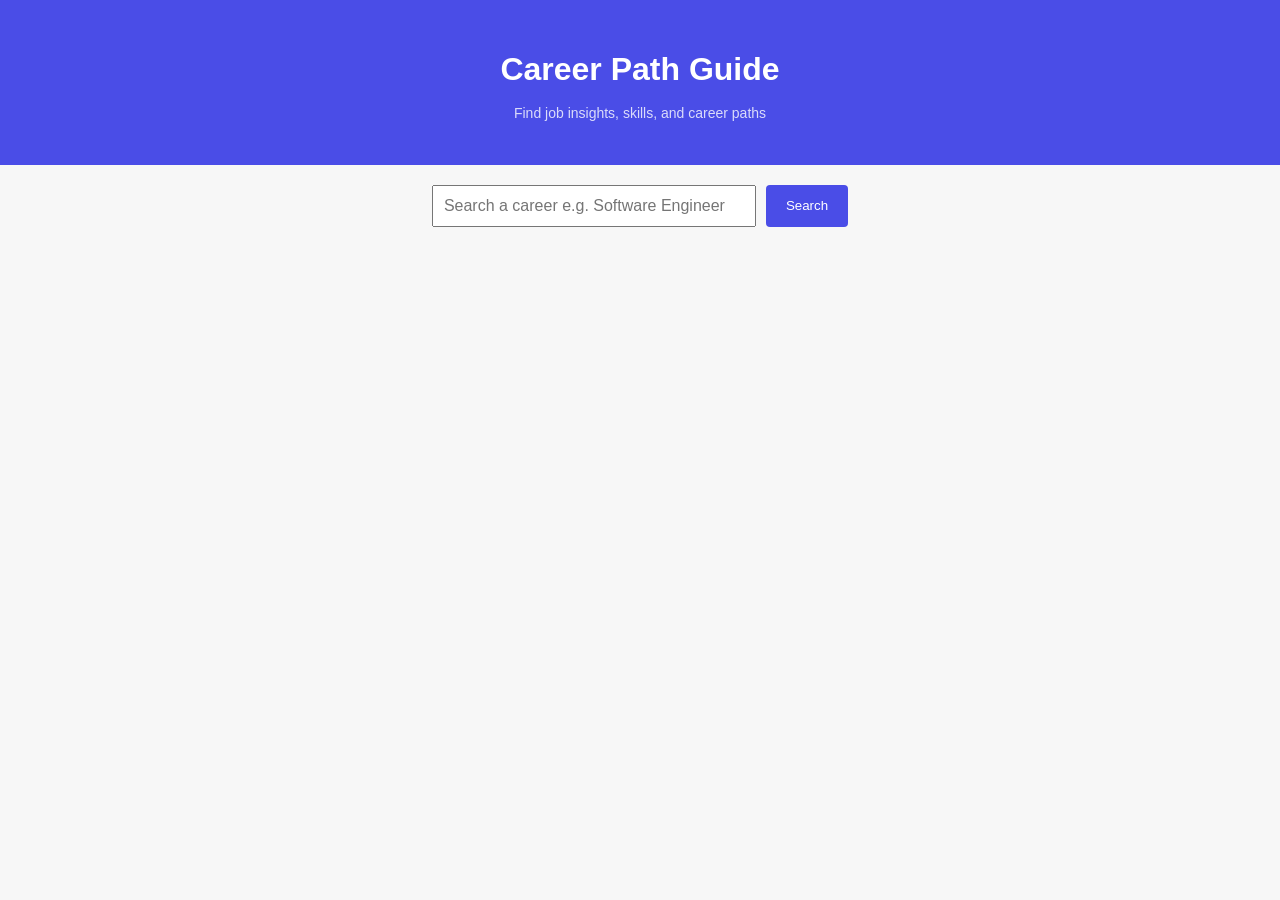
==== index.html @ 9dad2932 "json careers" ====
<!DOCTYPE html>
<html lang="en">
<head>
    <meta charset="UTF-8" />
    <meta name="viewport" content="width=device-width, initial-scale=1.0" />
    <title>Career Path Guide</title>
    <link rel="stylesheet" href="style.css" />
</head>
<body>

    <header>
        <h1>Career Path Guide</h1>
        <p class="subtitle">Find job insights, skills, and career paths</p>
    </header>

    <section id="search-section">
        <input id="searchInput" type="text" placeholder="Search a career e.g. Software Engineer" />
        <button id="searchBtn">Search</button>
    </section>

    <section id="results-section">
        <!-- Results will appear here -->
    </section>

    <script src="script.js"></script>
</body>
</html>
---- style.css ----
body {
    font-family: Arial, sans-serif;
    background: #f7f7f7;
    margin: 0;
    padding: 0;
}

header {
    text-align: center;
    padding: 30px 20px;
    background: #4A4DE7;
    color: white;
}

.subtitle {
    font-size: 14px;
    margin-top: -5px;
    opacity: 0.8;
}

#search-section {
    display: flex;
    justify-content: center;
    margin: 20px 0;
    gap: 10px;
}

#search-section input {
    width: 300px;
    padding: 10px;
    font-size: 16px;
}

#search-section button {
    padding: 10px 20px;
    background: #4A4DE7;
    color: white;
    border: none;
    cursor: pointer;
    border-radius: 4px;
}

#results-section {
    max-width: 700px;
    margin: 20px auto;
    padding: 0 20px;
}

.result-card {
    background: white;
    padding: 15px;
    margin-bottom: 15px;
    border-radius: 6px;
    box-shadow: 0 2px 5px rgba(0,0,0,0.1);
}
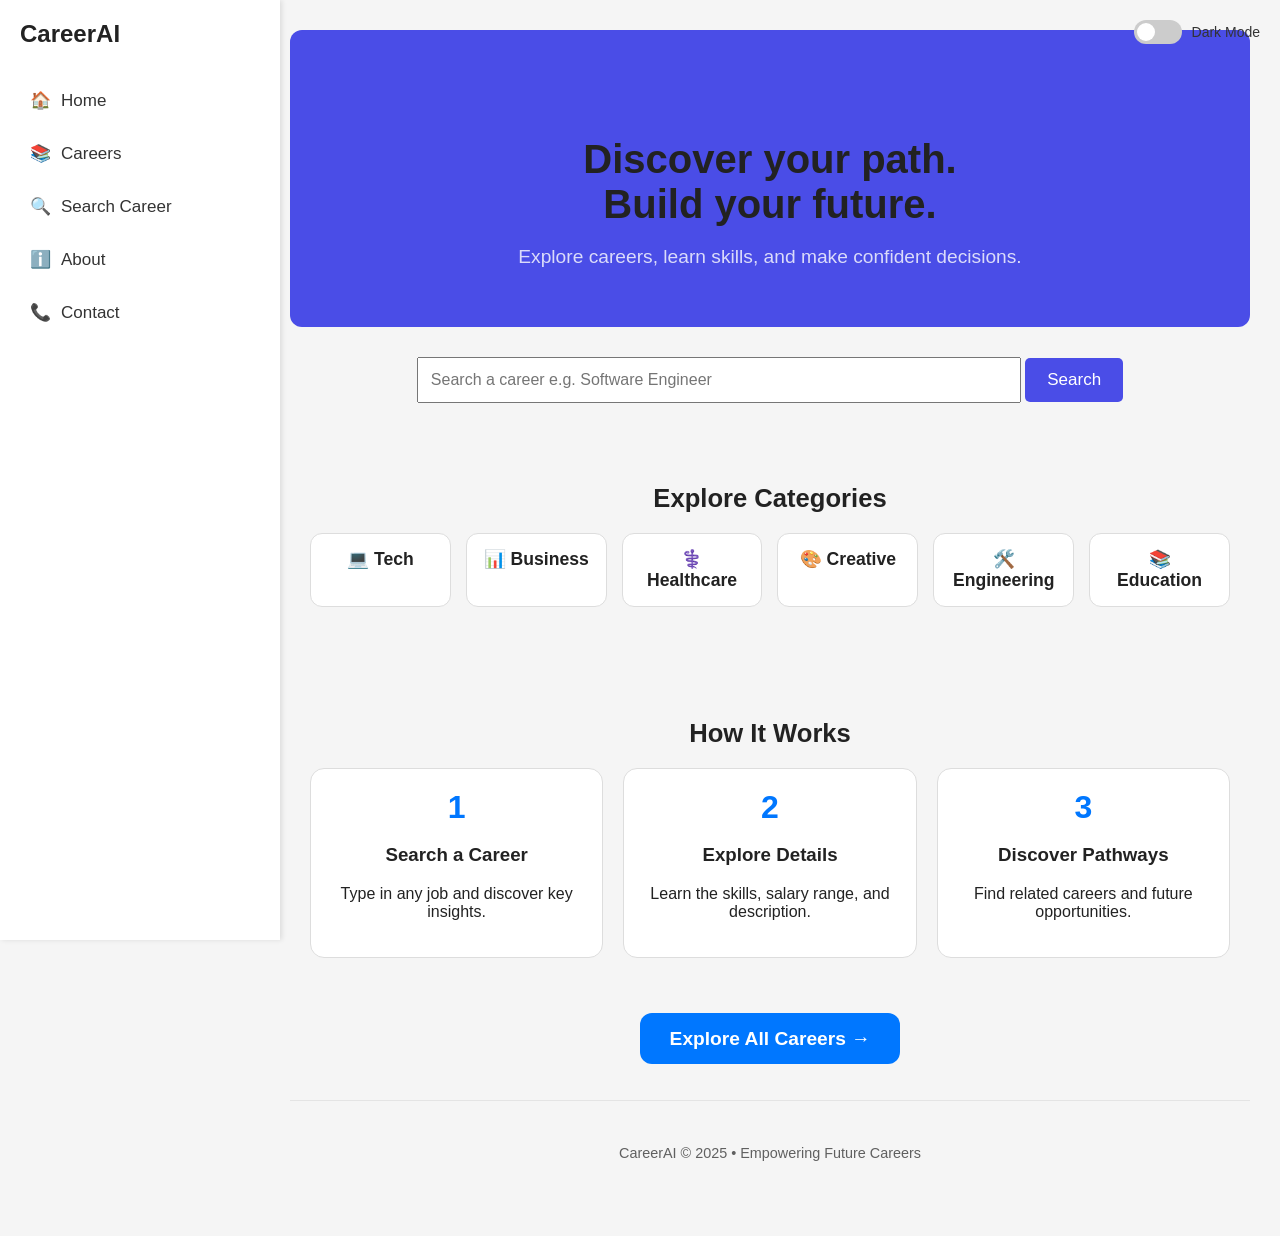
==== commit 3c6fadce: "conten" ====
--- a/index.html
+++ b/index.html
@@ -1,27 +1,105 @@
 <!DOCTYPE html>
 <html lang="en">
 <head>
-    <meta charset="UTF-8" />
-    <meta name="viewport" content="width=device-width, initial-scale=1.0" />
+    <meta charset="UTF-8">
+    <meta name="viewport" content="width=device-width, initial-scale=1.0">
     <title>Career Path Guide</title>
-    <link rel="stylesheet" href="style.css" />
+    <link rel="stylesheet" href="css/style.css">
 </head>
 <body>
 
-    <header>
-        <h1>Career Path Guide</h1>
-        <p class="subtitle">Find job insights, skills, and career paths</p>
-    </header>
+    <!-- Top Right Dark Mode Button -->
+    <div class="theme-toggle-container">
+        <label class="switch">
+            <input type="checkbox" id="themeSwitch">
+            <span class="slider"></span>
+        </label>
+        <span class="theme-label">Dark Mode</span>
+    </div>
 
-    <section id="search-section">
-        <input id="searchInput" type="text" placeholder="Search a career e.g. Software Engineer" />
-        <button id="searchBtn">Search</button>
-    </section>
+    <!-- Sidebar -->
+    <div id="sidebar">
+        <h2 class="logo">CareerAI</h2>
 
-    <section id="results-section">
-        <!-- Results will appear here -->
-    </section>
+        <nav>
+            <a href="index.html"><span>🏠</span> Home</a>
+            <a href="pages/careers.html"><span>📚</span> Careers</a>
+            <a href="pages/career.html"><span>🔍</span> Search Career</a>
+            <a href="pages/about.html"><span>ℹ️</span> About</a>
+            <a href="pages/contact.html"><span>📞</span> Contact</a>
+        </nav>
+    </div>
 
-    <script src="script.js"></script>
+    <!-- Main Content -->
+    <div id="content">
+
+        <!-- HERO SECTION -->
+        <header class="main-header hero">
+            <h1>Discover your path.<br>Build your future.</h1>
+            <p class="subtitle">Explore careers, learn skills, and make confident decisions.</p>
+        </header>
+
+        <!-- Main Search Bar -->
+        <section id="search-section">
+            <input id="searchInput" type="text" placeholder="Search a career e.g. Software Engineer">
+            <button id="searchBtn">Search</button>
+        </section>
+
+        <!-- QUICK CATEGORIES -->
+        <section class="quick-categories">
+            <h2 class="section-title">Explore Categories</h2>
+            <div class="category-container">
+                <a class="category-card" href="pages/careers.html">💻 Tech</a>
+                <a class="category-card" href="pages/careers.html">📊 Business</a>
+                <a class="category-card" href="pages/careers.html">⚕️ Healthcare</a>
+                <a class="category-card" href="pages/careers.html">🎨 Creative</a>
+                <a class="category-card" href="pages/careers.html">🛠️ Engineering</a>
+                <a class="category-card" href="pages/careers.html">📚 Education</a>
+            </div>
+        </section>
+
+        <!-- HOW IT WORKS -->
+        <section class="how-it-works">
+            <h2 class="section-title">How It Works</h2>
+            <div class="steps">
+                <div class="step-card">
+                    <span class="step-number">1</span>
+                    <h3>Search a Career</h3>
+                    <p>Type in any job and discover key insights.</p>
+                </div>
+
+                <div class="step-card">
+                    <span class="step-number">2</span>
+                    <h3>Explore Details</h3>
+                    <p>Learn the skills, salary range, and description.</p>
+                </div>
+
+                <div class="step-card">
+                    <span class="step-number">3</span>
+                    <h3>Discover Pathways</h3>
+                    <p>Find related careers and future opportunities.</p>
+                </div>
+            </div>
+        </section>
+
+        <!-- CALL TO ACTION -->
+        <section class="cta-section">
+            <a href="pages/careers.html" class="cta-btn">Explore All Careers →</a>
+        </section>
+
+        <!-- Results Section (for search) -->
+        <section id="results-section"></section>
+
+        <!-- FOOTER -->
+        <footer class="footer">
+            <p>CareerAI © 2025 • Empowering Future Careers</p>
+        </footer>
+
+    </div>
+
+    <!-- Scripts -->
+    <script src="js/sidebar.js"></script>
+    <script src="js/script.js"></script>
+
 </body>
 </html>
--- a/css/style.css
+++ b/css/style.css
@@ -0,0 +1,374 @@
+/* ——— GLOBAL STYLE (LIGHT MODE DEFAULT) ——— */
+body {
+    margin: 0;
+    background: #f5f5f5;
+    color: #222;
+    font-family: Arial, sans-serif;
+    transition: background 0.3s, color 0.3s;
+}
+
+/* Dark Mode */
+body.dark {
+    background: #121212;
+    color: #e5e5e5;
+}
+
+/* ——— SIDEBAR ——— */
+#sidebar {
+    width: 240px;
+    background: #ffffff;
+    height: 100vh;
+    padding: 20px;
+    position: fixed;
+    left: 0;
+    top: 0;
+    box-shadow: 2px 0 5px rgba(0,0,0,0.1);
+    display: flex;
+    flex-direction: column;
+}
+
+#sidebar .logo {
+    margin: 0 0 30px 0;
+    font-size: 24px;
+    font-weight: bold;
+}
+
+#sidebar nav a {
+    display: flex;
+    align-items: center;
+    padding: 12px 10px;
+    font-size: 17px;
+    text-decoration: none;
+    color: #333;
+    border-radius: 6px;
+    margin-bottom: 8px;
+    transition: 0.2s;
+}
+
+#sidebar nav a span {
+    margin-right: 10px;
+}
+
+#sidebar nav a:hover {
+    background: #f0f0f0;
+}
+
+/* Dark mode - sidebar */
+body.dark #sidebar {
+    background: #1e1e1e;
+    border-right: 1px solid #333;
+}
+
+body.dark #sidebar nav a {
+    color: #ddd;
+}
+
+body.dark #sidebar nav a:hover {
+    background: #333;
+}
+
+/* ——— MAIN CONTENT ——— */
+#content {
+    margin-left: 260px;
+    padding: 30px;
+    width: calc(100% - 260px);
+    box-sizing: border-box;
+}
+
+/* ——— HEADER (Blue in light mode, grey in dark mode) ——— */
+.main-header {
+    background: #4A4DE7;
+    color: white;
+    text-align: center;
+    padding: 40px 20px;
+    border-radius: 12px;
+    margin-bottom: 25px;
+    width: 100%;
+    box-sizing: border-box;
+}
+
+.main-header .subtitle {
+    opacity: 0.9;
+}
+
+/* Dark mode header (grey) */
+body.dark .main-header {
+    background: #3a3a3a;
+}
+
+/* ——— SEARCH SECTION ——— */
+#search-section {
+    text-align: center;
+    margin: 30px 0;
+}
+
+#searchInput {
+    width: 60%;
+    padding: 12px;
+    font-size: 16px;
+}
+
+#searchBtn {
+    padding: 12px 22px;
+    font-size: 17px;
+    cursor: pointer;
+    background: #4A4DE7;
+    color: white;
+    border: none;
+    border-radius: 5px;
+}
+
+/* Dark mode search */
+body.dark #searchInput {
+    background: #222;
+    color: white;
+    border: 1px solid #555;
+}
+
+body.dark #searchBtn {
+    background: #555;
+    border: 1px solid #666;
+}
+
+/* ——— RESULTS SECTION ——— */
+#results-section {
+    max-width: 700px;
+    margin: 20px auto;
+    padding: 0 20px;
+}
+
+.result-card {
+    background: white;
+    padding: 15px;
+    border-radius: 6px;
+    margin-bottom: 15px;
+    box-shadow: 0 2px 5px rgba(0,0,0,0.1);
+}
+
+body.dark .result-card {
+    background: #1c1c1c;
+    border: 1px solid #444;
+}
+
+/* ——— DARK MODE TOGGLE BUTTON (TOP-RIGHT) ——— */
+.theme-toggle-container {
+    position: fixed;
+    top: 20px;
+    right: 20px;
+    display: flex;
+    align-items: center;
+    gap: 10px;
+    z-index: 1000;
+}
+
+.theme-label {
+    font-size: 14px;
+    color: #333;
+}
+
+body.dark .theme-label {
+    color: white;
+}
+
+/* Toggle switch */
+.switch {
+    position: relative;
+    display: inline-block;
+    width: 48px;
+    height: 24px;
+}
+
+.switch input {
+    opacity: 0;
+    width: 0;
+    height: 0;
+}
+
+.slider {
+    position: absolute;
+    cursor: pointer;
+    background-color: #ccc;
+    border-radius: 34px;
+    top: 0;
+    left: 0;
+    right: 0;
+    bottom: 0;
+    transition: 0.4s;
+}
+
+.slider:before {
+    content: "";
+    height: 18px;
+    width: 18px;
+    left: 3px;
+    bottom: 3px;
+    background: white;
+    border-radius: 50%;
+    position: absolute;
+    transition: 0.4s;
+}
+
+input:checked + .slider {
+    background-color: #4A4DE7;
+}
+
+/* Dark mode slider (grey) */
+body.dark input:checked + .slider {
+    background-color: #555;
+}
+
+input:checked + .slider:before {
+    transform: translateX(24px);
+}
+/* ---------------------------------------------------
+   HERO SECTION
+--------------------------------------------------- */
+.hero {
+    text-align: center;
+    padding: 80px 20px 40px;
+}
+
+.hero h1 {
+    font-size: 2.5rem;
+    font-weight: 800;
+    margin-bottom: 10px;
+    color: var(--text-color);
+}
+
+.hero .subtitle {
+    font-size: 1.2rem;
+    opacity: 0.8;
+}
+
+/* ---------------------------------------------------
+   QUICK CATEGORIES
+--------------------------------------------------- */
+.quick-categories {
+    margin-top: 40px;
+    padding: 20px;
+}
+
+.section-title {
+    font-size: 1.6rem;
+    margin-bottom: 20px;
+    font-weight: 700;
+    color: var(--text-color);
+    text-align: center;
+}
+
+.category-container {
+    display: grid;
+    grid-template-columns: repeat(auto-fill, minmax(140px, 1fr));
+    gap: 15px;
+}
+
+.category-card {
+    background: var(--card-bg);
+    padding: 15px;
+    border-radius: 12px;
+    text-align: center;
+    font-size: 1.1rem;
+    font-weight: 600;
+    text-decoration: none;
+    color: var(--text-color);
+    border: 1px solid var(--border-color);
+    transition: 0.3s ease;
+}
+
+.category-card:hover {
+    background: var(--hover-bg);
+    transform: translateY(-3px);
+}
+
+/* ---------------------------------------------------
+   HOW IT WORKS
+--------------------------------------------------- */
+.how-it-works {
+    margin-top: 50px;
+    padding: 20px;
+}
+
+.steps {
+    display: grid;
+    grid-template-columns: repeat(auto-fit, minmax(220px, 1fr));
+    gap: 20px;
+}
+
+.step-card {
+    background: var(--card-bg);
+    padding: 20px;
+    border-radius: 14px;
+    border: 1px solid var(--border-color);
+    text-align: center;
+    transition: 0.3s ease;
+}
+
+.step-card:hover {
+    background: var(--hover-bg);
+    transform: translateY(-4px);
+}
+
+.step-number {
+    font-size: 2rem;
+    font-weight: 800;
+    color: var(--accent-color);
+    display: block;
+    margin-bottom: 10px;
+}
+
+/* ---------------------------------------------------
+   CTA BUTTON
+--------------------------------------------------- */
+.cta-section {
+    margin: 50px 0;
+    text-align: center;
+}
+
+.cta-btn {
+    background: var(--accent-color);
+    color: #fff;
+    padding: 15px 30px;
+    font-size: 1.2rem;
+    font-weight: 700;
+    border-radius: 12px;
+    text-decoration: none;
+    transition: 0.3s ease;
+}
+
+.cta-btn:hover {
+    opacity: 0.85;
+    transform: translateY(-3px);
+}
+
+/* ---------------------------------------------------
+   FOOTER
+--------------------------------------------------- */
+.footer {
+    text-align: center;
+    padding: 30px 10px;
+    margin-top: 40px;
+    opacity: 0.7;
+    font-size: 0.9rem;
+    border-top: 1px solid var(--border-color);
+}
+
+/* ---------------------------------------------------
+   LIGHT / DARK MODE VARIABLES
+--------------------------------------------------- */
+:root {
+    --text-color: #222;
+    --bg-color: #f5f5f5;
+    --card-bg: #ffffff;
+    --hover-bg: #f0f0f0;
+    --border-color: #ddd;
+    --accent-color: #0077ff;
+}
+
+body.dark {
+    --text-color: #f2f2f2;
+    --bg-color: #121212;
+    --card-bg: #1e1e1e;
+    --hover-bg: #2a2a2a;
+    --border-color: #333;
+    --accent-color: #5ba0ff;
+}
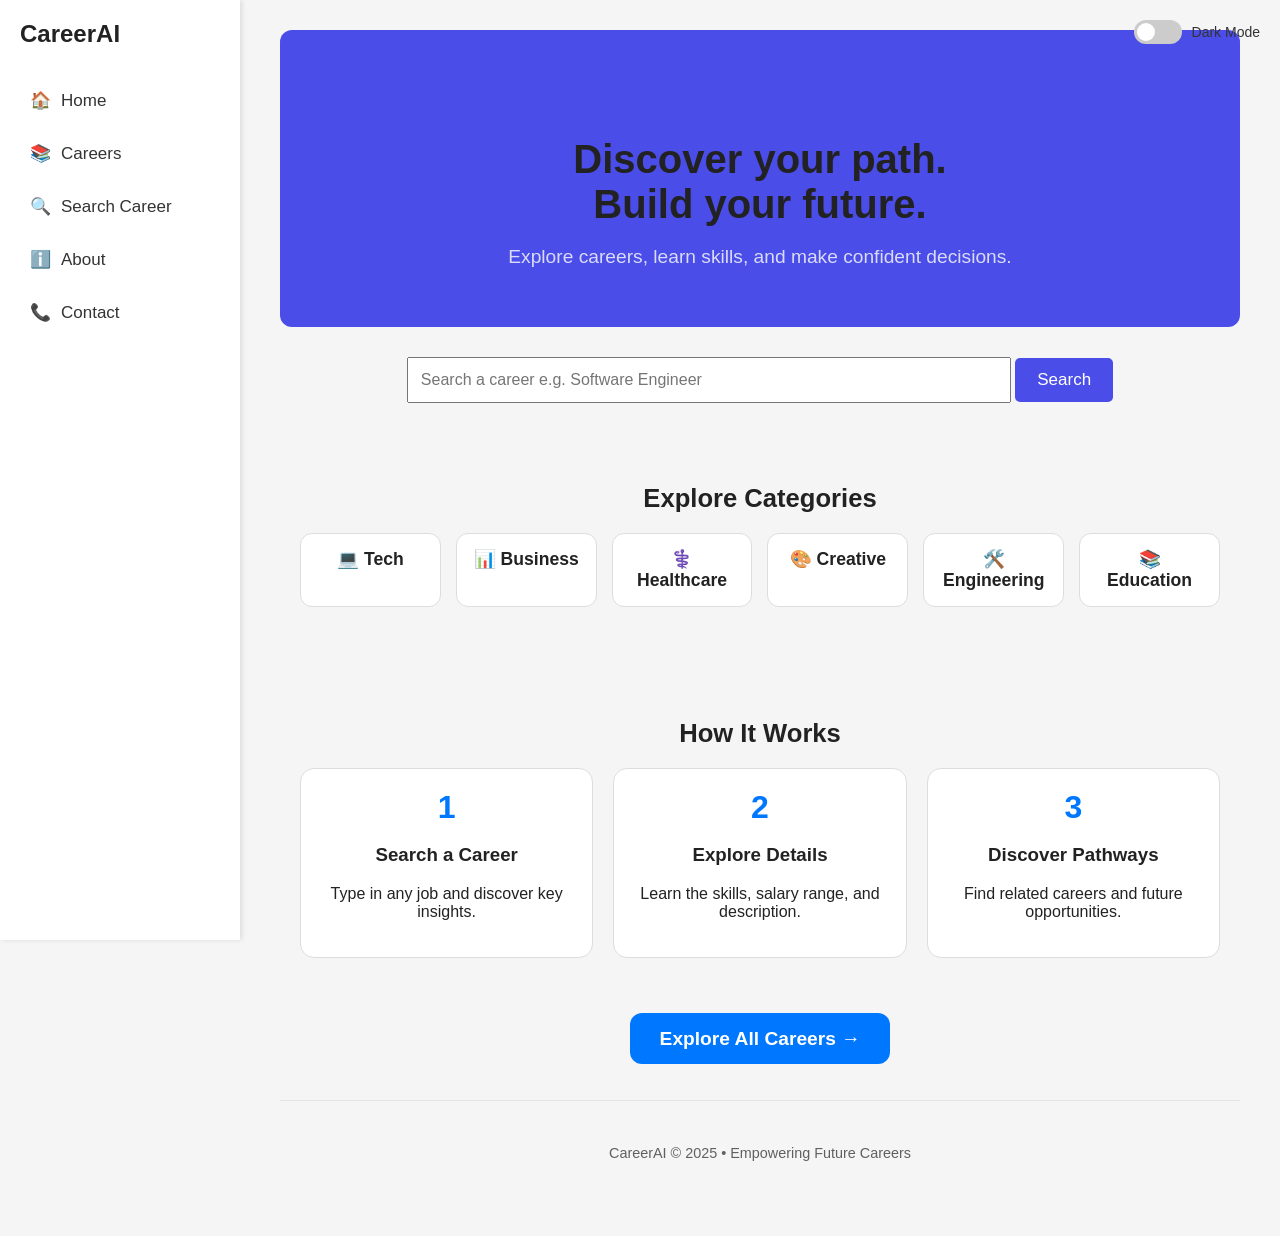
==== commit ba336c01: "content" ====
--- a/index.html
+++ b/index.html
@@ -23,10 +23,10 @@
 
         <nav>
             <a href="index.html"><span>🏠</span> Home</a>
-            <a href="pages/careers.html"><span>📚</span> Careers</a>
-            <a href="pages/career.html"><span>🔍</span> Search Career</a>
-            <a href="pages/about.html"><span>ℹ️</span> About</a>
-            <a href="pages/contact.html"><span>📞</span> Contact</a>
+            <a href="careers.html"><span>📚</span> Careers</a>
+            <a href="career.html"><span>🔍</span> Search Career</a>
+            <a href="about.html"><span>ℹ️</span> About</a>
+            <a href="contact.html"><span>📞</span> Contact</a>
         </nav>
     </div>
 
@@ -49,12 +49,12 @@
         <section class="quick-categories">
             <h2 class="section-title">Explore Categories</h2>
             <div class="category-container">
-                <a class="category-card" href="pages/careers.html">💻 Tech</a>
-                <a class="category-card" href="pages/careers.html">📊 Business</a>
-                <a class="category-card" href="pages/careers.html">⚕️ Healthcare</a>
-                <a class="category-card" href="pages/careers.html">🎨 Creative</a>
-                <a class="category-card" href="pages/careers.html">🛠️ Engineering</a>
-                <a class="category-card" href="pages/careers.html">📚 Education</a>
+                <a class="category-card" href="careers.html">💻 Tech</a>
+                <a class="category-card" href="careers.html">📊 Business</a>
+                <a class="category-card" href="careers.html">⚕️ Healthcare</a>
+                <a class="category-card" href="careers.html">🎨 Creative</a>
+                <a class="category-card" href="careers.html">🛠️ Engineering</a>
+                <a class="category-card" href="careers.html">📚 Education</a>
             </div>
         </section>
 
@@ -84,7 +84,7 @@
 
         <!-- CALL TO ACTION -->
         <section class="cta-section">
-            <a href="pages/careers.html" class="cta-btn">Explore All Careers →</a>
+            <a href="careers.html" class="cta-btn">Explore All Careers →</a>
         </section>
 
         <!-- Results Section (for search) -->
--- a/css/style.css
+++ b/css/style.css
@@ -15,7 +15,7 @@
 
 /* ——— SIDEBAR ——— */
 #sidebar {
-    width: 240px;
+    width: 200px;
     background: #ffffff;
     height: 100vh;
     padding: 20px;
@@ -69,7 +69,7 @@
 
 /* ——— MAIN CONTENT ——— */
 #content {
-    margin-left: 260px;
+    margin-left: 250px;
     padding: 30px;
     width: calc(100% - 260px);
     box-sizing: border-box;
@@ -372,3 +372,145 @@
     --border-color: #333;
     --accent-color: #5ba0ff;
 }
+
+/* ---------- GLOBAL PAGE STYLE ---------- */
+.about-container, .contact-container {
+    max-width: 900px;
+    margin: 60px auto;
+    padding: 40px;
+    background: #ffffff;
+    border-radius: 18px;
+    box-shadow: 0px 8px 25px rgba(0, 0, 0, 0.08);
+    font-family: "Poppins", sans-serif;
+    transition: 0.3s ease;
+}
+
+/* ---------- HEADINGS ---------- */
+.about-container h1, 
+.contact-container h1 {
+    font-size: 2.3rem;
+    font-weight: 700;
+    color: #2a2a2a;
+    margin-bottom: 15px;
+}
+
+.about-container h2,
+.contact-container h2 {
+    font-size: 1.4rem;
+    margin-top: 25px;
+    color: #444;
+    font-weight: 600;
+}
+
+/* ---------- TEXT ---------- */
+.about-container p, 
+.contact-container p, 
+.contact-container label {
+    color: #555;
+    line-height: 1.7;
+    font-size: 15px;
+}
+
+/* ---------- ICON SECTION (About Page) ---------- */
+.about-icons {
+    display: flex;
+    gap: 25px;
+    margin-top: 25px;
+}
+
+.about-icons div {
+    flex: 1;
+    text-align: center;
+    padding: 25px;
+    background: #f8f9fc;
+    border-radius: 15px;
+    box-shadow: 0px 5px 15px rgba(0,0,0,0.05);
+    transition: transform 0.2s ease;
+}
+
+.about-icons div:hover {
+    transform: translateY(-5px);
+}
+
+.about-icons i {
+    font-size: 35px;
+    color: #4e73df;
+    margin-bottom: 10px;
+}
+
+.about-icons p {
+    margin-top: 7px;
+    color: #333;
+    font-weight: 600;
+}
+
+/* ---------- CONTACT FORM ---------- */
+.contact-container form {
+    margin-top: 25px;
+}
+
+.contact-container label {
+    font-weight: 600;
+}
+
+.contact-container input,
+.contact-container textarea {
+    width: 100%;
+    padding: 12px;
+    margin-top: 8px;
+    margin-bottom: 18px;
+    border-radius: 10px;
+    border: 1.5px solid #ccc;
+    background: #f8f9fc;
+    font-size: 15px;
+    outline: none;
+    transition: 0.3s ease;
+}
+
+.contact-container input:focus,
+.contact-container textarea:focus {
+    border-color: #4e73df;
+    box-shadow: 0px 0px 6px rgba(78,115,223,0.2);
+}
+
+.contact-container textarea {
+    min-height: 140px;
+}
+
+/* ---------- SEND BUTTON ---------- */
+.contact-container button {
+    width: 100%;
+    padding: 14px;
+    background: #4e73df;
+    border: none;
+    color: #fff;
+    font-size: 16px;
+    border-radius: 12px;
+    cursor: pointer;
+    transition: 0.3s ease;
+}
+
+.contact-container button:hover {
+    background: #3c5cc5;
+}
+
+/* ---------- DARK MODE SUPPORT ---------- */
+body.dark .about-container,
+body.dark .contact-container {
+    background: #1f1f1f;
+    color: #eaeaea;
+    box-shadow: 0px 8px 20px rgba(255,255,255,0.05);
+}
+
+body.dark .about-icons div {
+    background: #2b2b2b;
+}
+
+body.dark .contact-container input,
+body.dark .contact-container textarea {
+    background: #2b2b2b;
+    border-color: #555;
+    color: #fff;
+}
+
+/* Icons remain blue in dark mode */
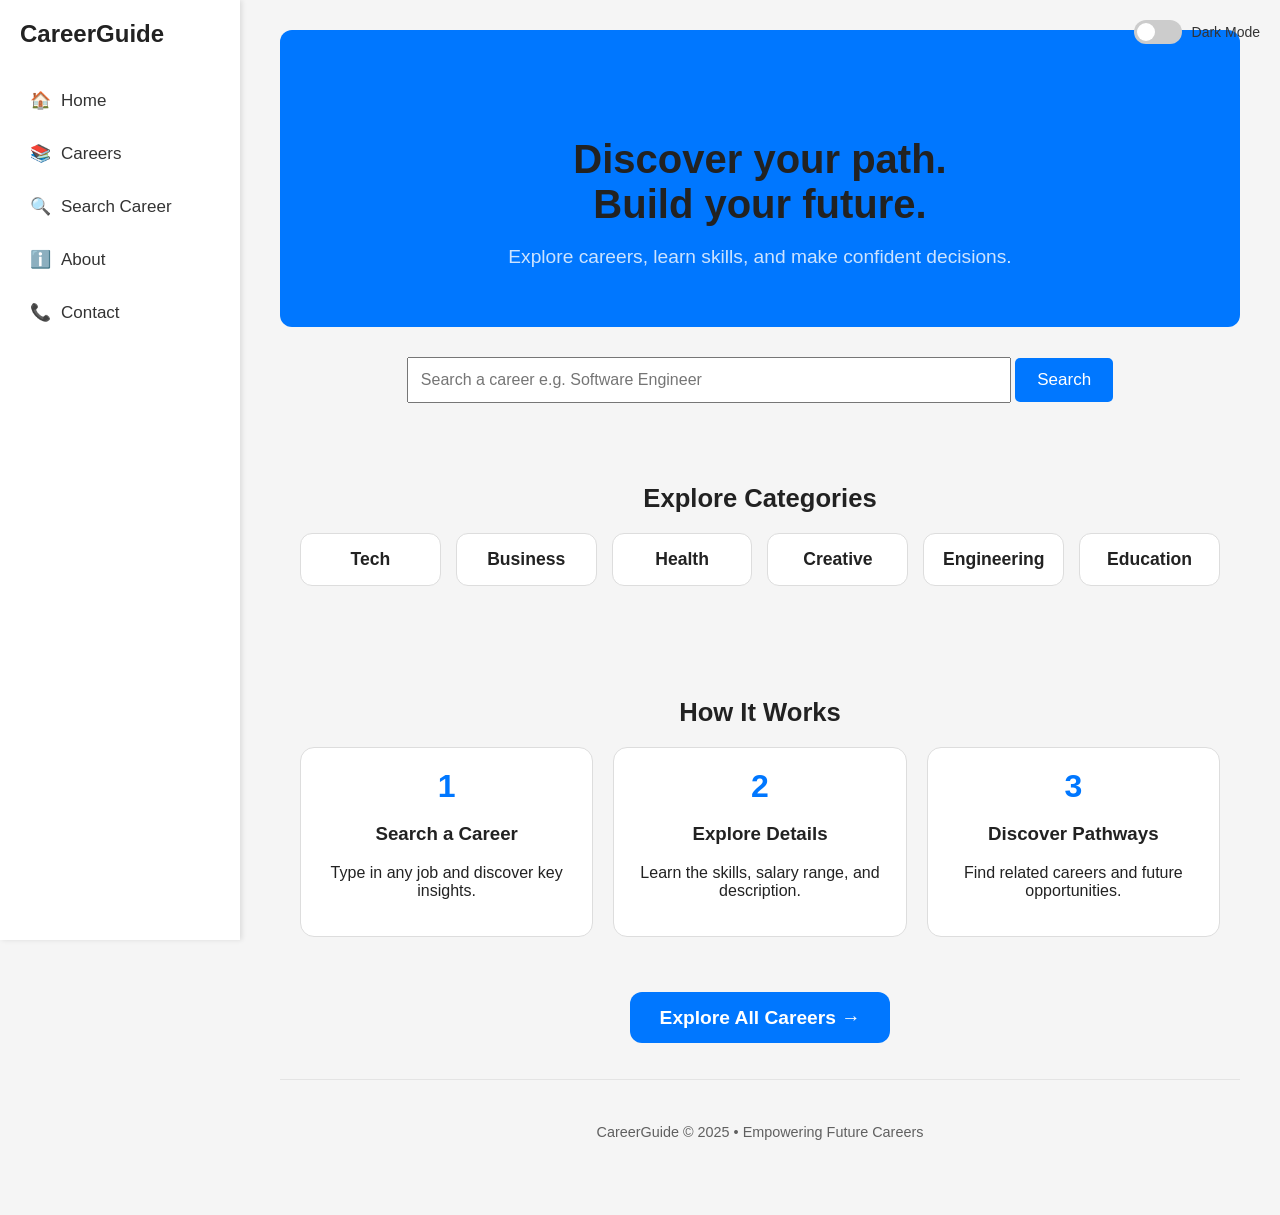
==== commit ff48d2b6: "web app" ====
--- a/index.html
+++ b/index.html
@@ -19,7 +19,7 @@
 
     <!-- Sidebar -->
     <div id="sidebar">
-        <h2 class="logo">CareerAI</h2>
+        <h2 class="logo">CareerGuide</h2>
 
         <nav>
             <a href="index.html"><span>🏠</span> Home</a>
@@ -49,12 +49,12 @@
         <section class="quick-categories">
             <h2 class="section-title">Explore Categories</h2>
             <div class="category-container">
-                <a class="category-card" href="careers.html">💻 Tech</a>
-                <a class="category-card" href="careers.html">📊 Business</a>
-                <a class="category-card" href="careers.html">⚕️ Healthcare</a>
-                <a class="category-card" href="careers.html">🎨 Creative</a>
-                <a class="category-card" href="careers.html">🛠️ Engineering</a>
-                <a class="category-card" href="careers.html">📚 Education</a>
+                <a href="careers.html?category=tech" class="category-card">Tech</a>
+                <a href="careers.html?category=business" class="category-card">Business</a>
+                <a href="careers.html?category=health" class="category-card">Health</a>
+                <a href="careers.html?category=creative" class="category-card">Creative</a>
+                <a href="careers.html?category=engineering" class="category-card">Engineering</a>
+                <a href="careers.html?category=education" class="category-card">Education</a>
             </div>
         </section>
 
@@ -62,6 +62,7 @@
         <section class="how-it-works">
             <h2 class="section-title">How It Works</h2>
             <div class="steps">
+
                 <div class="step-card">
                     <span class="step-number">1</span>
                     <h3>Search a Career</h3>
@@ -92,7 +93,7 @@
 
         <!-- FOOTER -->
         <footer class="footer">
-            <p>CareerAI © 2025 • Empowering Future Careers</p>
+            <p>CareerGuide © 2025 • Empowering Future Careers</p>
         </footer>
 
     </div>
--- a/css/style.css
+++ b/css/style.css
@@ -77,7 +77,7 @@
 
 /* ——— HEADER (Blue in light mode, grey in dark mode) ——— */
 .main-header {
-    background: #4A4DE7;
+    background: var(--accent-color);
     color: white;
     text-align: center;
     padding: 40px 20px;
@@ -112,7 +112,7 @@
     padding: 12px 22px;
     font-size: 17px;
     cursor: pointer;
-    background: #4A4DE7;
+    background: var(--accent-color);
     color: white;
     border: none;
     border-radius: 5px;
@@ -514,3 +514,88 @@
 }
 
 /* Icons remain blue in dark mode */
+
+/* ---------------------------------------------------
+   FILTERED CAREERS PAGE STYLING
+--------------------------------------------------- */
+
+/* Page header for category results */
+.filtered-header {
+    text-align: center;
+    margin: 20px 0 30px;
+}
+
+.filtered-header h2 {
+    font-size: 2rem;
+    font-weight: 800;
+    margin-bottom: 8px;
+    color: var(--text-color);
+}
+
+.category-badge {
+    display: inline-block;
+    background: var(--accent-color);
+    color: #fff;
+    padding: 6px 16px;
+    border-radius: 20px;
+    font-size: 0.95rem;
+    font-weight: 600;
+    margin-bottom: 20px;
+}
+
+/* Careers grid */
+#careers-list {
+    display: grid;
+    grid-template-columns: repeat(auto-fit, minmax(260px, 1fr));
+    gap: 20px;
+    padding: 10px;
+}
+
+/* Career card */
+.career-card {
+    background: var(--card-bg);
+    padding: 20px;
+    border-radius: 14px;
+    border: 1px solid var(--border-color);
+    transition: 0.3s ease;
+    cursor: pointer;
+}
+
+.career-card:hover {
+    background: var(--hover-bg);
+    transform: translateY(-5px);
+}
+
+.career-card h3 {
+    margin: 0 0 10px;
+    font-size: 1.3rem;
+    color: var(--text-color);
+}
+
+.career-card p {
+    opacity: 0.8;
+    line-height: 1.4;
+}
+
+/* No results */
+.no-results {
+    text-align: center;
+    font-size: 1.2rem;
+    opacity: 0.7;
+    margin-top: 40px;
+}
+
+/* Dark mode fixes */
+body.dark .career-card {
+    background: var(--card-bg);
+    border-color: var(--border-color);
+}
+.error-box {
+    background: #ffebee;
+    border-left: 4px solid #e53935;
+    padding: 15px;
+    margin-top: 20px;
+    border-radius: 6px;
+    color: #b71c1c;
+    font-size: 16px;
+}
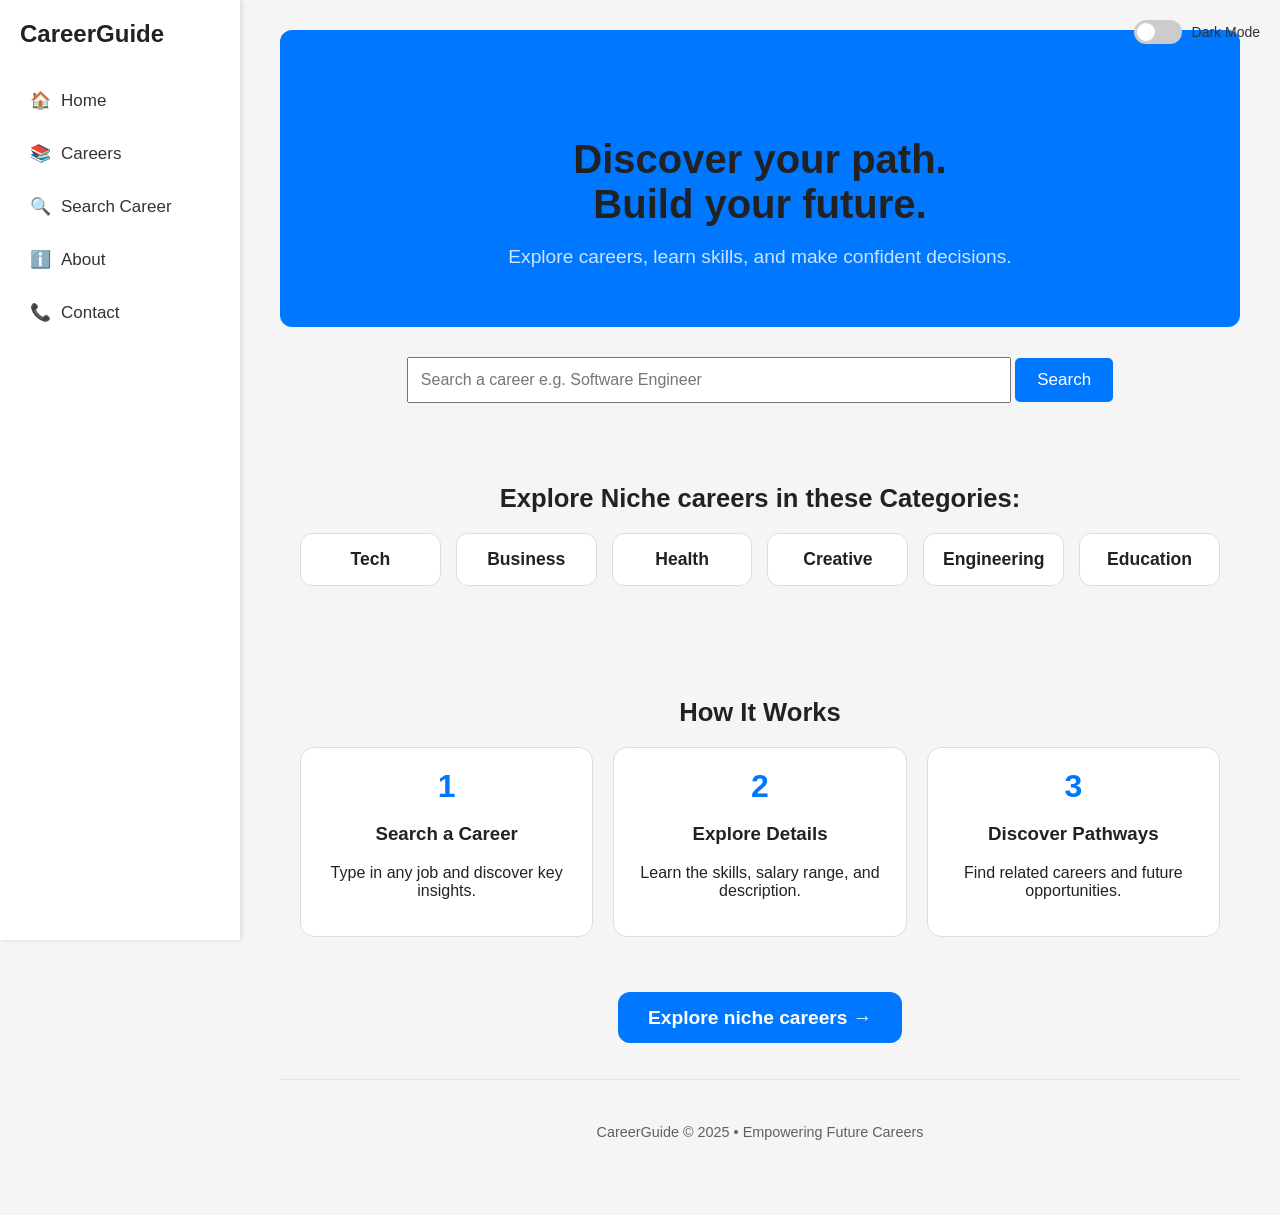
==== commit ba21dc5f: "html" ====
--- a/index.html
+++ b/index.html
@@ -47,7 +47,7 @@
 
         <!-- QUICK CATEGORIES -->
         <section class="quick-categories">
-            <h2 class="section-title">Explore Categories</h2>
+            <h2 class="section-title">Explore Niche careers in these Categories:</h2>
             <div class="category-container">
                 <a href="careers.html?category=tech" class="category-card">Tech</a>
                 <a href="careers.html?category=business" class="category-card">Business</a>
@@ -85,7 +85,7 @@
 
         <!-- CALL TO ACTION -->
         <section class="cta-section">
-            <a href="careers.html" class="cta-btn">Explore All Careers →</a>
+            <a href="careers.html" class="cta-btn">Explore niche careers →</a>
         </section>
 
         <!-- Results Section (for search) -->
--- a/css/style.css
+++ b/css/style.css
@@ -1,4 +1,4 @@
-/* ——— GLOBAL STYLE (LIGHT MODE DEFAULT) ——— */
+/*style*/
 body {
     margin: 0;
     background: #f5f5f5;
@@ -13,7 +13,7 @@
     color: #e5e5e5;
 }
 
-/* ——— SIDEBAR ——— */
+/* SIDEBAR*/
 #sidebar {
     width: 200px;
     background: #ffffff;
@@ -67,7 +67,7 @@
     background: #333;
 }
 
-/* ——— MAIN CONTENT ——— */
+/* MAIN CONTENT */
 #content {
     margin-left: 250px;
     padding: 30px;
@@ -75,7 +75,7 @@
     box-sizing: border-box;
 }
 
-/* ——— HEADER (Blue in light mode, grey in dark mode) ——— */
+/* HEADER (Blue in light mode, grey in dark mode) */
 .main-header {
     background: var(--accent-color);
     color: white;
@@ -96,7 +96,7 @@
     background: #3a3a3a;
 }
 
-/* ——— SEARCH SECTION ——— */
+/* SEARCH SECTION */
 #search-section {
     text-align: center;
     margin: 30px 0;
@@ -130,7 +130,7 @@
     border: 1px solid #666;
 }
 
-/* ——— RESULTS SECTION ——— */
+/*RESULTS SECTION */
 #results-section {
     max-width: 700px;
     margin: 20px auto;
@@ -150,7 +150,7 @@
     border: 1px solid #444;
 }
 
-/* ——— DARK MODE TOGGLE BUTTON (TOP-RIGHT) ——— */
+/* DARK MODE TOGGLE BUTTON (TOP-RIGHT) */
 .theme-toggle-container {
     position: fixed;
     top: 20px;
@@ -220,9 +220,8 @@
 input:checked + .slider:before {
     transform: translateX(24px);
 }
-/* ---------------------------------------------------
-   HERO SECTION
---------------------------------------------------- */
+
+/*Hero SECTION*/
 .hero {
     text-align: center;
     padding: 80px 20px 40px;
@@ -240,9 +239,7 @@
     opacity: 0.8;
 }
 
-/* ---------------------------------------------------
-   QUICK CATEGORIES
---------------------------------------------------- */
+/* QUICK CATEGORIES*/
 .quick-categories {
     margin-top: 40px;
     padding: 20px;
@@ -280,9 +277,7 @@
     transform: translateY(-3px);
 }
 
-/* ---------------------------------------------------
-   HOW IT WORKS
---------------------------------------------------- */
+/* HOW IT WORKS*/
 .how-it-works {
     margin-top: 50px;
     padding: 20px;
@@ -316,9 +311,7 @@
     margin-bottom: 10px;
 }
 
-/* ---------------------------------------------------
-   CTA BUTTON
---------------------------------------------------- */
+/*   CTA BUTTON*/
 .cta-section {
     margin: 50px 0;
     text-align: center;
@@ -340,9 +333,7 @@
     transform: translateY(-3px);
 }
 
-/* ---------------------------------------------------
-   FOOTER
---------------------------------------------------- */
+/* FOOTER*/
 .footer {
     text-align: center;
     padding: 30px 10px;
@@ -352,9 +343,7 @@
     border-top: 1px solid var(--border-color);
 }
 
-/* ---------------------------------------------------
-   LIGHT / DARK MODE VARIABLES
---------------------------------------------------- */
+/*   LIGHT / DARK MODE VARIABLES*/
 :root {
     --text-color: #222;
     --bg-color: #f5f5f5;
@@ -385,7 +374,7 @@
     transition: 0.3s ease;
 }
 
-/* ---------- HEADINGS ---------- */
+/* HEADINGS  */
 .about-container h1, 
 .contact-container h1 {
     font-size: 2.3rem;
@@ -402,7 +391,7 @@
     font-weight: 600;
 }
 
-/* ---------- TEXT ---------- */
+/* TEXT  */
 .about-container p, 
 .contact-container p, 
 .contact-container label {
@@ -411,7 +400,7 @@
     font-size: 15px;
 }
 
-/* ---------- ICON SECTION (About Page) ---------- */
+/* ICON SECTION (About Page)  */
 .about-icons {
     display: flex;
     gap: 25px;
@@ -444,7 +433,7 @@
     font-weight: 600;
 }
 
-/* ---------- CONTACT FORM ---------- */
+/* CONTACT FORM*/
 .contact-container form {
     margin-top: 25px;
 }
@@ -477,7 +466,7 @@
     min-height: 140px;
 }
 
-/* ---------- SEND BUTTON ---------- */
+/*  SEND BUTTON  */
 .contact-container button {
     width: 100%;
     padding: 14px;
@@ -494,7 +483,7 @@
     background: #3c5cc5;
 }
 
-/* ---------- DARK MODE SUPPORT ---------- */
+/* DARK MODE SUPPORT */
 body.dark .about-container,
 body.dark .contact-container {
     background: #1f1f1f;
@@ -514,10 +503,6 @@
 }
 
 /* Icons remain blue in dark mode */
-
-/* ---------------------------------------------------
-   FILTERED CAREERS PAGE STYLING
---------------------------------------------------- */
 
 /* Page header for category results */
 .filtered-header {
@@ -599,3 +584,71 @@
     color: #b71c1c;
     font-size: 16px;
 }
+#career-info {
+    margin-top: 30px;
+    padding: 20px;
+}
+
+#career-info h2 {
+    font-size: 1.8rem;
+    margin-bottom: 20px;
+    color: var(--text-color);
+}
+
+.job-card {
+    background: var(--card-bg);
+    border: 1px solid var(--border-color);
+    border-radius: 12px;
+    padding: 20px;
+    margin-bottom: 20px;
+    transition: 0.3s ease;
+    box-shadow: 0 2px 8px rgba(0,0,0,0.05);
+}
+
+.job-card:hover {
+    transform: translateY(-3px);
+    box-shadow: 0 4px 15px rgba(0,0,0,0.1);
+}
+
+.job-card h3 {
+    margin: 0 0 10px 0;
+    font-size: 1.4rem;
+    color: var(--accent-color);
+}
+
+.job-card p {
+    margin: 8px 0;
+    line-height: 1.6;
+    color: var(--text-color);
+}
+
+.job-card strong {
+    color: var(--accent-color);
+}
+
+.apply-btn {
+    display: inline-block;
+    margin-top: 15px;
+    padding: 10px 20px;
+    background: var(--accent-color);
+    color: white;
+    text-decoration: none;
+    border-radius: 8px;
+    font-weight: 600;
+    transition: 0.3s ease;
+}
+
+.apply-btn:hover {
+    opacity: 0.85;
+    transform: translateY(-2px);
+}
+
+/* Dark mode adjustments */
+body.dark .job-card {
+    background: var(--card-bg);
+    border-color: var(--border-color);
+}
+
+body.dark .apply-btn {
+    background: #5ba0ff;
+}
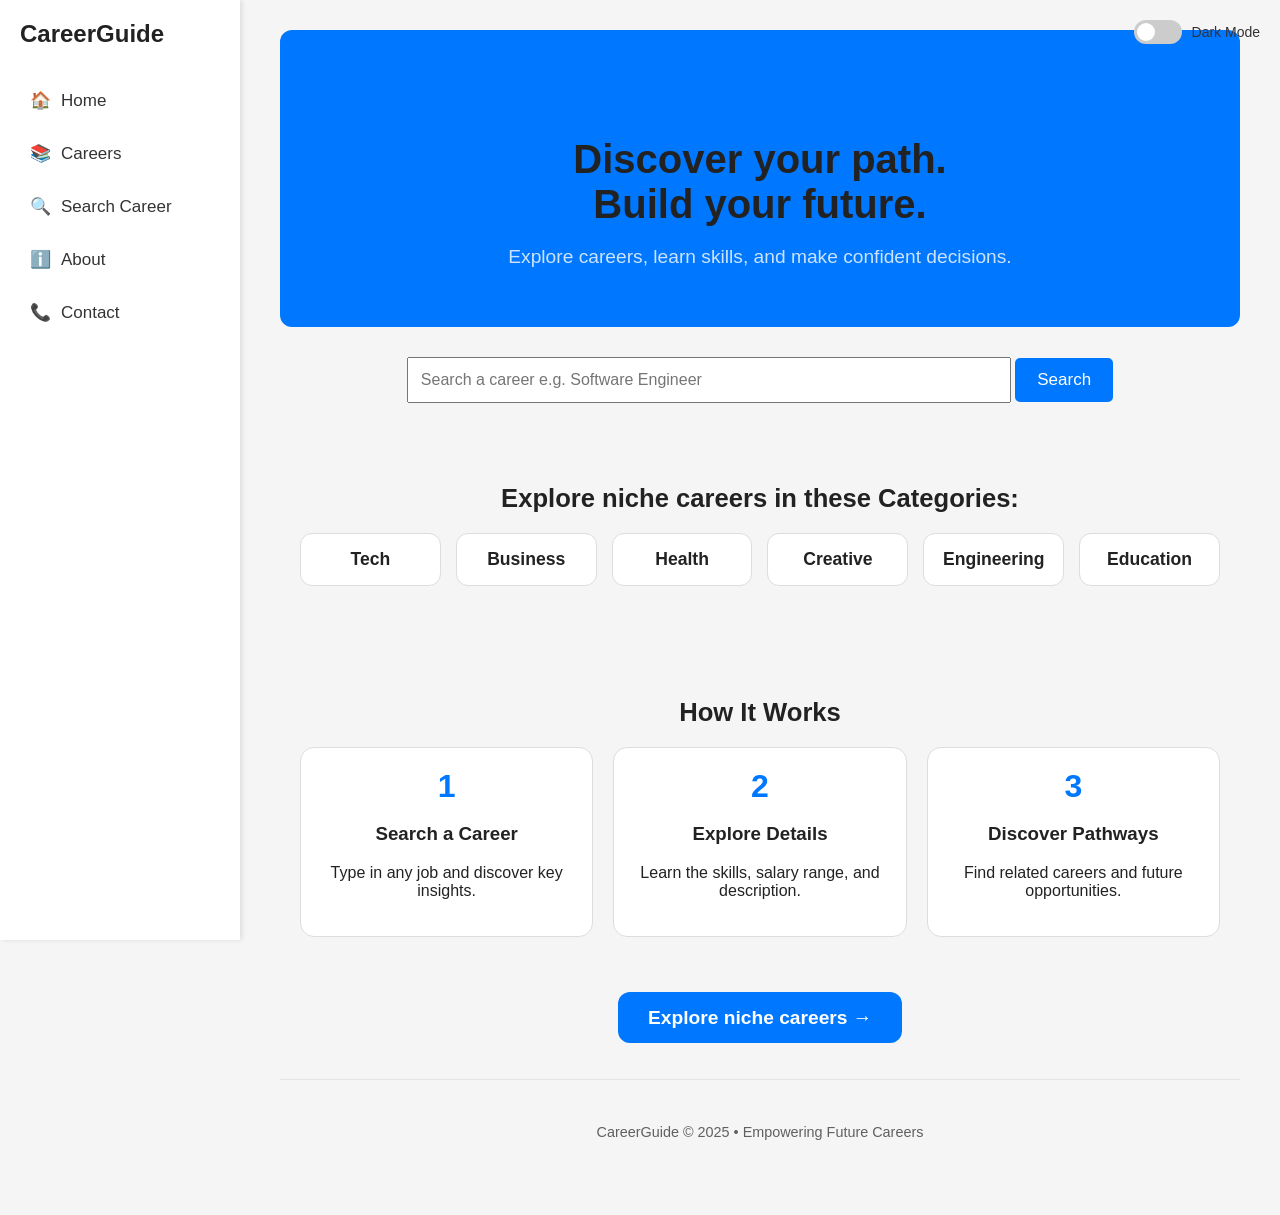
==== commit 7a1077f3: "career-guide-web_app" ====
--- a/index.html
+++ b/index.html
@@ -47,7 +47,7 @@
 
         <!-- QUICK CATEGORIES -->
         <section class="quick-categories">
-            <h2 class="section-title">Explore Niche careers in these Categories:</h2>
+            <h2 class="section-title">Explore niche careers in these Categories:</h2>
             <div class="category-container">
                 <a href="careers.html?category=tech" class="category-card">Tech</a>
                 <a href="careers.html?category=business" class="category-card">Business</a>
